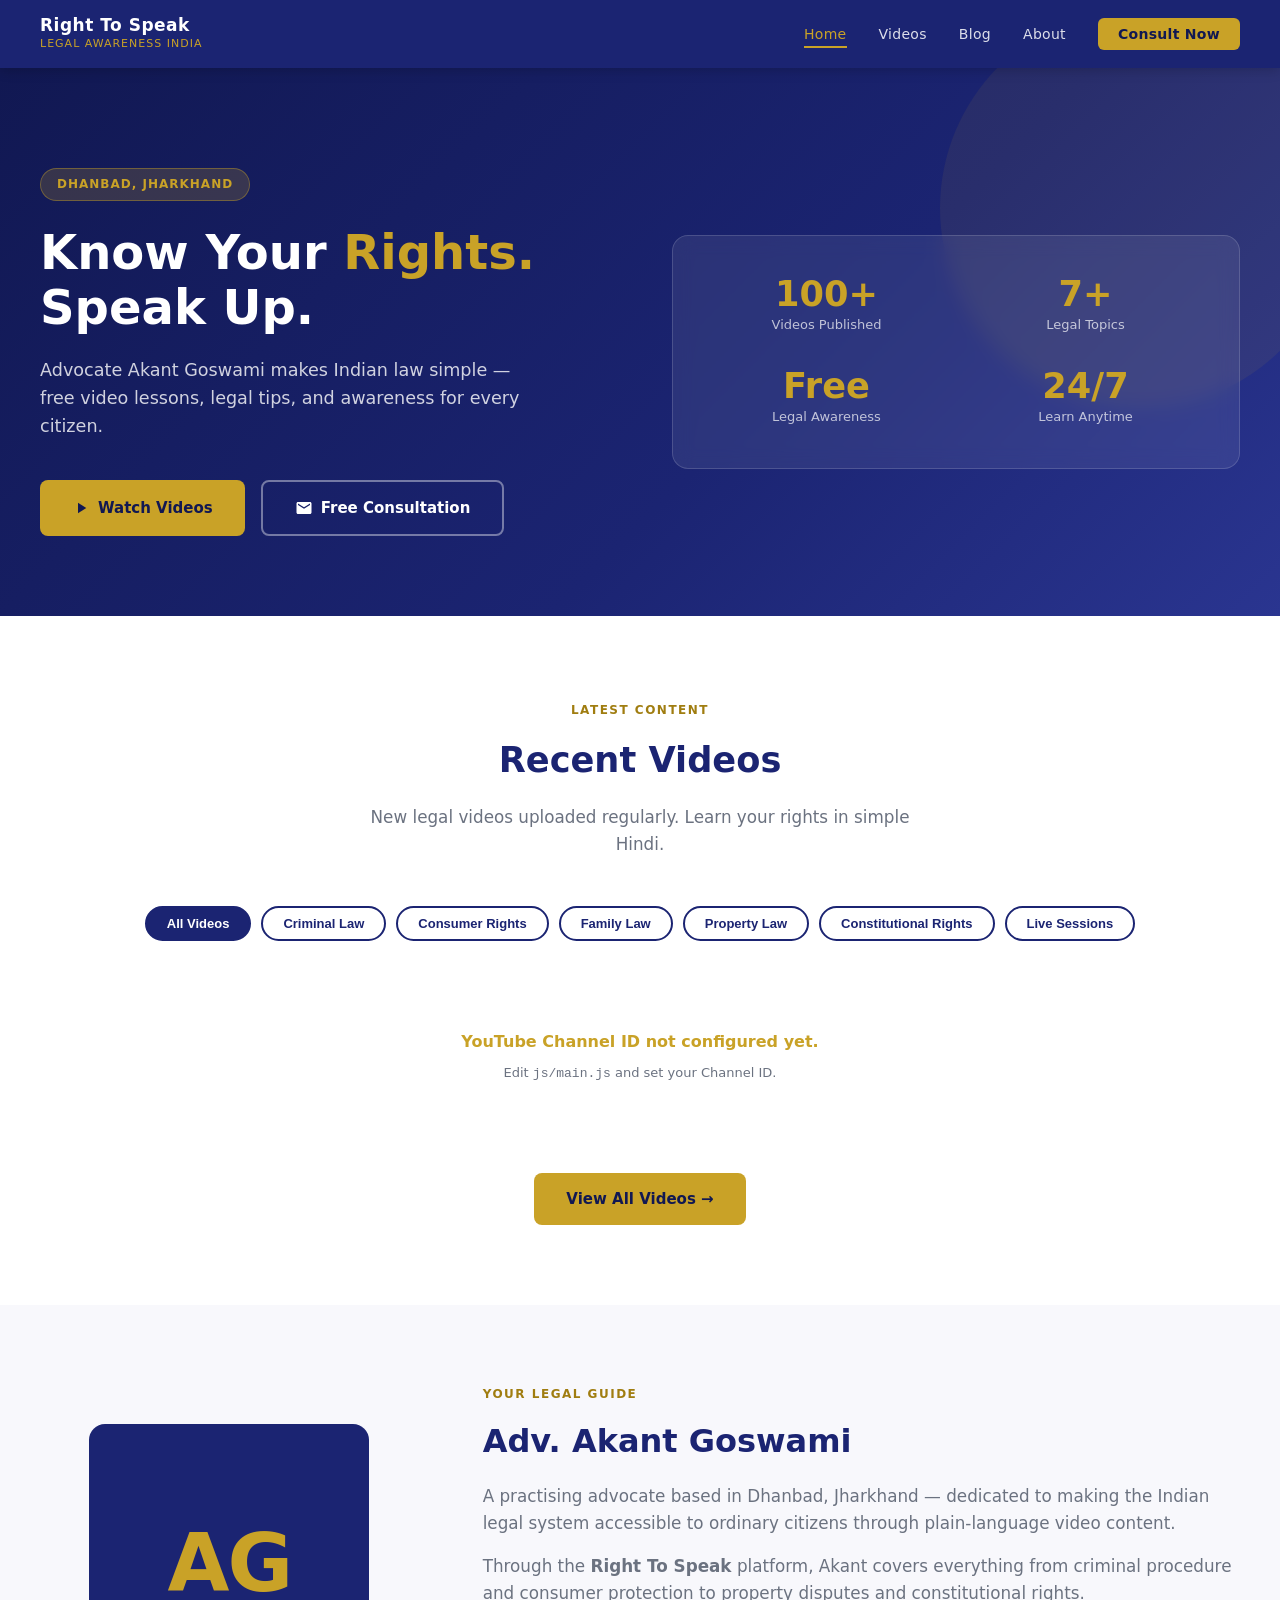
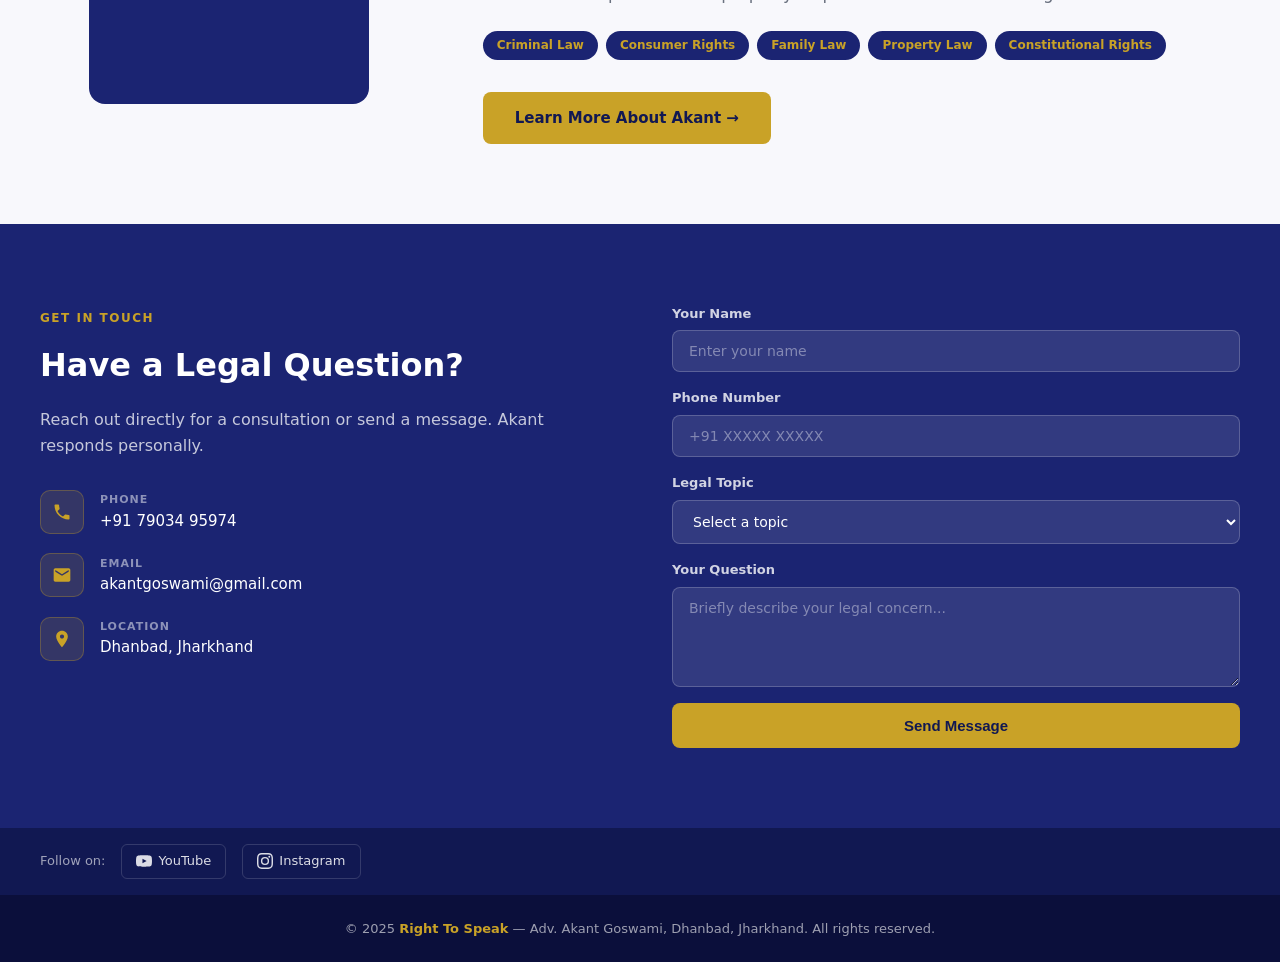
==== index.html @ 6d06691e "FirstCommit" ====
<!DOCTYPE html>
<html lang="en">
<head>
  <meta charset="UTF-8">
  <meta name="viewport" content="width=device-width, initial-scale=1.0">
  <title>Right To Speak — Adv. Akant Goswami | Legal Awareness India</title>
  <meta name="description" content="Legal awareness platform by Advocate Akant Goswami, Dhanbad. Know your rights. Watch free legal videos in Hindi.">
  <link rel="icon" href="assets/logo.png" type="image/png">
  <link rel="stylesheet" href="css/style.css">
</head>
<body>

  <!-- NAV -->
  <nav>
    <div class="nav-inner">
      <a href="index.html" class="nav-logo">
        <img src="assets/logo.png" alt="Right To Speak Logo" onerror="this.style.display='none'">
        <div class="nav-logo-text">
          <span class="brand">Right To Speak</span>
          <span class="tagline">Legal Awareness India</span>
        </div>
      </a>
      <ul class="nav-links">
        <li><a href="index.html" class="active">Home</a></li>
        <li><a href="videos.html">Videos</a></li>
        <li><a href="blog.html">Blog</a></li>
        <li><a href="about.html">About</a></li>
        <li><a href="contact.html" class="nav-cta">Consult Now</a></li>
      </ul>
      <div class="hamburger" aria-label="Menu">
        <span></span><span></span><span></span>
      </div>
    </div>
  </nav>

  <!-- HERO -->
  <section class="hero">
    <div class="hero-inner">
      <div class="hero-text">
        <div class="hero-badge">Dhanbad, Jharkhand</div>
        <h1>Know Your <span>Rights.</span><br>Speak Up.</h1>
        <p>Advocate Akant Goswami makes Indian law simple — free video lessons, legal tips, and awareness for every citizen.</p>
        <div class="hero-buttons">
          <a href="videos.html" class="btn-primary">
            <svg width="18" height="18" viewBox="0 0 24 24" fill="currentColor"><path d="M8 5v14l11-7z"/></svg>
            Watch Videos
          </a>
          <a href="contact.html" class="btn-outline">
            <svg width="18" height="18" viewBox="0 0 24 24" fill="currentColor"><path d="M20 4H4c-1.1 0-2 .9-2 2v12c0 1.1.9 2 2 2h16c1.1 0 2-.9 2-2V6c0-1.1-.9-2-2-2zm0 4l-8 5-8-5V6l8 5 8-5v2z"/></svg>
            Free Consultation
          </a>
        </div>
      </div>
      <div class="hero-stats">
        <div class="stat-item">
          <div class="stat-number">100+</div>
          <div class="stat-label">Videos Published</div>
        </div>
        <div class="stat-item">
          <div class="stat-number">7+</div>
          <div class="stat-label">Legal Topics</div>
        </div>
        <div class="stat-item">
          <div class="stat-number">Free</div>
          <div class="stat-label">Legal Awareness</div>
        </div>
        <div class="stat-item">
          <div class="stat-number">24/7</div>
          <div class="stat-label">Learn Anytime</div>
        </div>
      </div>
    </div>
  </section>

  <!-- LATEST VIDEOS -->
  <section>
    <div class="section-inner">
      <div class="section-header">
        <span class="section-eyebrow">Latest Content</span>
        <h2>Recent Videos</h2>
        <p>New legal videos uploaded regularly. Learn your rights in simple Hindi.</p>
      </div>
      <div id="category-tabs" class="category-tabs"></div>
      <div id="video-grid" class="video-grid"></div>
      <div class="load-more-wrap">
        <a href="videos.html" class="btn-primary" style="display:inline-flex;">View All Videos →</a>
      </div>
    </div>
  </section>

  <!-- ABOUT STRIP -->
  <div class="about-strip">
    <div class="about-inner">
      <div>
        <div class="about-avatar">AG</div>
      </div>
      <div class="about-content">
        <div class="eyebrow">Your Legal Guide</div>
        <h2>Adv. Akant Goswami</h2>
        <p>A practising advocate based in Dhanbad, Jharkhand — dedicated to making the Indian legal system accessible to ordinary citizens through plain-language video content.</p>
        <p>Through the <strong>Right To Speak</strong> platform, Akant covers everything from criminal procedure and consumer protection to property disputes and constitutional rights.</p>
        <div class="about-tags">
          <span class="tag">Criminal Law</span>
          <span class="tag">Consumer Rights</span>
          <span class="tag">Family Law</span>
          <span class="tag">Property Law</span>
          <span class="tag">Constitutional Rights</span>
        </div>
        <a href="about.html" class="btn-primary">Learn More About Akant →</a>
      </div>
    </div>
  </div>

  <!-- CONTACT -->
  <section class="contact-section">
    <div class="contact-inner">
      <div class="contact-info">
        <span class="section-eyebrow">Get In Touch</span>
        <h2>Have a Legal Question?</h2>
        <p>Reach out directly for a consultation or send a message. Akant responds personally.</p>
        <div class="contact-items">
          <div class="contact-item">
            <div class="contact-icon">
              <svg viewBox="0 0 24 24"><path d="M6.6 10.8c1.4 2.8 3.8 5.1 6.6 6.6l2.2-2.2c.3-.3.7-.4 1-.2 1.1.4 2.3.6 3.6.6.6 0 1 .4 1 1V20c0 .6-.4 1-1 1-9.4 0-17-7.6-17-17 0-.6.4-1 1-1h3.5c.6 0 1 .4 1 1 0 1.3.2 2.5.6 3.6.1.3 0 .7-.2 1L6.6 10.8z"/></svg>
            </div>
            <div class="contact-item-text">
              <div class="label">Phone</div>
              <div class="value"><a href="tel:+917903495974" style="color:inherit;">+91 79034 95974</a></div>
            </div>
          </div>
          <div class="contact-item">
            <div class="contact-icon">
              <svg viewBox="0 0 24 24"><path d="M20 4H4c-1.1 0-2 .9-2 2v12c0 1.1.9 2 2 2h16c1.1 0 2-.9 2-2V6c0-1.1-.9-2-2-2zm0 4l-8 5-8-5V6l8 5 8-5v2z"/></svg>
            </div>
            <div class="contact-item-text">
              <div class="label">Email</div>
              <div class="value"><a href="mailto:akantgoswami@gmail.com" style="color:inherit;">akantgoswami@gmail.com</a></div>
            </div>
          </div>
          <div class="contact-item">
            <div class="contact-icon">
              <svg viewBox="0 0 24 24"><path d="M12 2C8.13 2 5 5.13 5 9c0 5.25 7 13 7 13s7-7.75 7-13c0-3.87-3.13-7-7-7zm0 9.5c-1.38 0-2.5-1.12-2.5-2.5s1.12-2.5 2.5-2.5 2.5 1.12 2.5 2.5-1.12 2.5-2.5 2.5z"/></svg>
            </div>
            <div class="contact-item-text">
              <div class="label">Location</div>
              <div class="value">Dhanbad, Jharkhand</div>
            </div>
          </div>
        </div>
      </div>
      <form class="contact-form" id="contact-form">
        <div class="form-group">
          <label for="name">Your Name</label>
          <input type="text" id="name" placeholder="Enter your name" required>
        </div>
        <div class="form-group">
          <label for="phone">Phone Number</label>
          <input type="tel" id="phone" placeholder="+91 XXXXX XXXXX">
        </div>
        <div class="form-group">
          <label for="subject">Legal Topic</label>
          <select id="subject">
            <option value="">Select a topic</option>
            <option>Criminal Law</option>
            <option>Consumer Rights</option>
            <option>Family Law</option>
            <option>Property Dispute</option>
            <option>Constitutional Rights</option>
            <option>Other</option>
          </select>
        </div>
        <div class="form-group">
          <label for="message">Your Question</label>
          <textarea id="message" placeholder="Briefly describe your legal concern..." required></textarea>
        </div>
        <button type="submit" class="btn-submit">Send Message</button>
      </form>
    </div>
  </section>

  <!-- SOCIAL BAR -->
  <div class="social-bar">
    <div class="social-inner">
      <span>Follow on:</span>
      <a href="https://youtube.com/@righttospeak-m8m" target="_blank" class="social-link">
        <svg viewBox="0 0 24 24"><path d="M23.5 6.2a3 3 0 0 0-2.1-2.1C19.5 3.5 12 3.5 12 3.5s-7.5 0-9.4.6A3 3 0 0 0 .5 6.2C0 8.1 0 12 0 12s0 3.9.5 5.8a3 3 0 0 0 2.1 2.1c1.9.6 9.4.6 9.4.6s7.5 0 9.4-.6a3 3 0 0 0 2.1-2.1C24 15.9 24 12 24 12s0-3.9-.5-5.8zM9.7 15.5V8.5l6.3 3.5-6.3 3.5z"/></svg>
        YouTube
      </a>
      <a href="https://www.instagram.com/right_to_speak_india" target="_blank" class="social-link">
        <svg viewBox="0 0 24 24"><path d="M12 2.163c3.204 0 3.584.012 4.85.07 3.252.148 4.771 1.691 4.919 4.919.058 1.265.069 1.645.069 4.849 0 3.205-.012 3.584-.069 4.849-.149 3.225-1.664 4.771-4.919 4.919-1.266.058-1.644.07-4.85.07-3.204 0-3.584-.012-4.849-.07-3.26-.149-4.771-1.699-4.919-4.92-.058-1.265-.07-1.644-.07-4.849 0-3.204.013-3.583.07-4.849.149-3.227 1.664-4.771 4.919-4.919 1.266-.057 1.645-.069 4.849-.069zM12 0C8.741 0 8.333.014 7.053.072 2.695.272.273 2.69.073 7.052.014 8.333 0 8.741 0 12c0 3.259.014 3.668.072 4.948.2 4.358 2.618 6.78 6.98 6.98C8.333 23.986 8.741 24 12 24c3.259 0 3.668-.014 4.948-.072 4.354-.2 6.782-2.618 6.979-6.98.059-1.28.073-1.689.073-4.948 0-3.259-.014-3.667-.072-4.947-.196-4.354-2.617-6.78-6.979-6.98C15.668.014 15.259 0 12 0zm0 5.838a6.162 6.162 0 1 0 0 12.324 6.162 6.162 0 0 0 0-12.324zM12 16a4 4 0 1 1 0-8 4 4 0 0 1 0 8zm6.406-11.845a1.44 1.44 0 1 0 0 2.881 1.44 1.44 0 0 0 0-2.881z"/></svg>
        Instagram
      </a>
    </div>
  </div>

  <!-- FOOTER -->
  <footer>
    <p>&copy; 2025 <strong>Right To Speak</strong> — Adv. Akant Goswami, Dhanbad, Jharkhand. All rights reserved.</p>
  </footer>

  <script src="js/main.js"></script>
</body>
</html>
---- css/style.css ----
:root {
  --navy: #1B2472;
  --navy-dark: #111852;
  --navy-light: #2a3590;
  --gold: #C9A227;
  --gold-light: #e8c250;
  --gold-dark: #a07d10;
  --white: #ffffff;
  --off-white: #f8f8fc;
  --text-dark: #1a1a2e;
  --text-muted: #6b7280;
  --border: #e5e7eb;
  --shadow: 0 4px 24px rgba(27,36,114,0.10);
}

* { margin: 0; padding: 0; box-sizing: border-box; }

body {
  font-family: 'Segoe UI', system-ui, sans-serif;
  color: var(--text-dark);
  background: var(--white);
  line-height: 1.6;
}

a { text-decoration: none; color: inherit; }

/* NAV */
nav {
  background: var(--navy);
  padding: 0 2rem;
  position: sticky;
  top: 0;
  z-index: 100;
  box-shadow: 0 2px 12px rgba(0,0,0,0.2);
}

.nav-inner {
  max-width: 1200px;
  margin: 0 auto;
  display: flex;
  align-items: center;
  justify-content: space-between;
  height: 68px;
}

.nav-logo {
  display: flex;
  align-items: center;
  gap: 12px;
}

.nav-logo img {
  height: 44px;
  width: 44px;
  object-fit: contain;
  border-radius: 50%;
}

.nav-logo-text {
  display: flex;
  flex-direction: column;
}

.nav-logo-text .brand {
  color: var(--white);
  font-size: 17px;
  font-weight: 700;
  letter-spacing: 0.5px;
  line-height: 1.2;
}

.nav-logo-text .tagline {
  color: var(--gold);
  font-size: 11px;
  letter-spacing: 1px;
  text-transform: uppercase;
}

.nav-links {
  display: flex;
  gap: 2rem;
  list-style: none;
}

.nav-links a {
  color: rgba(255,255,255,0.85);
  font-size: 14px;
  font-weight: 500;
  letter-spacing: 0.3px;
  padding: 4px 0;
  border-bottom: 2px solid transparent;
  transition: color 0.2s, border-color 0.2s;
}

.nav-links a:hover,
.nav-links a.active {
  color: var(--gold);
  border-bottom-color: var(--gold);
}

.nav-cta {
  background: var(--gold);
  color: var(--navy-dark) !important;
  padding: 8px 20px !important;
  border-radius: 6px;
  font-weight: 600 !important;
  border-bottom: none !important;
  transition: background 0.2s !important;
}

.nav-cta:hover { background: var(--gold-light) !important; }

.hamburger {
  display: none;
  flex-direction: column;
  gap: 5px;
  cursor: pointer;
  padding: 4px;
}

.hamburger span {
  width: 24px;
  height: 2px;
  background: var(--white);
  border-radius: 2px;
  transition: 0.3s;
}

/* HERO */
.hero {
  background: linear-gradient(135deg, var(--navy-dark) 0%, var(--navy) 60%, var(--navy-light) 100%);
  color: var(--white);
  padding: 100px 2rem 80px;
  position: relative;
  overflow: hidden;
}

.hero::before {
  content: '';
  position: absolute;
  top: -60px; right: -60px;
  width: 400px; height: 400px;
  border-radius: 50%;
  background: rgba(201,162,39,0.08);
  pointer-events: none;
}

.hero-inner {
  max-width: 1200px;
  margin: 0 auto;
  display: grid;
  grid-template-columns: 1fr 1fr;
  gap: 4rem;
  align-items: center;
}

.hero-badge {
  display: inline-block;
  background: rgba(201,162,39,0.2);
  color: var(--gold);
  border: 1px solid rgba(201,162,39,0.4);
  padding: 6px 16px;
  border-radius: 20px;
  font-size: 12px;
  font-weight: 600;
  letter-spacing: 1px;
  text-transform: uppercase;
  margin-bottom: 1.5rem;
}

.hero h1 {
  font-size: 3rem;
  font-weight: 800;
  line-height: 1.15;
  margin-bottom: 1.25rem;
}

.hero h1 span { color: var(--gold); }

.hero p {
  font-size: 1.1rem;
  color: rgba(255,255,255,0.8);
  margin-bottom: 2.5rem;
  max-width: 480px;
}

.hero-buttons {
  display: flex;
  gap: 1rem;
  flex-wrap: wrap;
}

.btn-primary {
  background: var(--gold);
  color: var(--navy-dark);
  padding: 14px 32px;
  border-radius: 8px;
  font-weight: 700;
  font-size: 15px;
  transition: background 0.2s, transform 0.1s;
  display: inline-flex;
  align-items: center;
  gap: 8px;
}

.btn-primary:hover { background: var(--gold-light); transform: translateY(-1px); }

.btn-outline {
  background: transparent;
  color: var(--white);
  padding: 14px 32px;
  border-radius: 8px;
  font-weight: 600;
  font-size: 15px;
  border: 2px solid rgba(255,255,255,0.4);
  transition: border-color 0.2s, transform 0.1s;
  display: inline-flex;
  align-items: center;
  gap: 8px;
}

.btn-outline:hover { border-color: var(--white); transform: translateY(-1px); }

.hero-stats {
  background: rgba(255,255,255,0.08);
  border: 1px solid rgba(255,255,255,0.15);
  border-radius: 16px;
  padding: 2.5rem;
  display: grid;
  grid-template-columns: 1fr 1fr;
  gap: 2rem;
  backdrop-filter: blur(10px);
}

.stat-item { text-align: center; }

.stat-number {
  font-size: 2.2rem;
  font-weight: 800;
  color: var(--gold);
  line-height: 1;
  margin-bottom: 4px;
}

.stat-label {
  font-size: 13px;
  color: rgba(255,255,255,0.7);
  font-weight: 500;
}

/* SECTIONS */
section { padding: 80px 2rem; }

.section-inner { max-width: 1200px; margin: 0 auto; }

.section-header {
  text-align: center;
  margin-bottom: 3rem;
}

.section-eyebrow {
  display: inline-block;
  color: var(--gold-dark);
  font-size: 12px;
  font-weight: 700;
  letter-spacing: 1.5px;
  text-transform: uppercase;
  margin-bottom: 0.75rem;
}

.section-header h2 {
  font-size: 2.2rem;
  font-weight: 800;
  color: var(--navy);
  margin-bottom: 1rem;
}

.section-header p {
  font-size: 1.05rem;
  color: var(--text-muted);
  max-width: 560px;
  margin: 0 auto;
}

/* CATEGORIES */
.category-tabs {
  display: flex;
  gap: 10px;
  flex-wrap: wrap;
  justify-content: center;
  margin-bottom: 2.5rem;
}

.cat-btn {
  padding: 8px 20px;
  border-radius: 24px;
  font-size: 13px;
  font-weight: 600;
  cursor: pointer;
  border: 2px solid var(--navy);
  background: transparent;
  color: var(--navy);
  transition: all 0.2s;
}

.cat-btn:hover,
.cat-btn.active {
  background: var(--navy);
  color: var(--white);
}

/* VIDEO GRID */
.video-grid {
  display: grid;
  grid-template-columns: repeat(auto-fill, minmax(300px, 1fr));
  gap: 1.5rem;
}

.video-card {
  background: var(--white);
  border-radius: 12px;
  overflow: hidden;
  border: 1px solid var(--border);
  transition: box-shadow 0.2s, transform 0.2s;
}

.video-card:hover {
  box-shadow: var(--shadow);
  transform: translateY(-3px);
}

.video-thumb {
  position: relative;
  padding-bottom: 56.25%;
  background: var(--navy);
  overflow: hidden;
}

.video-thumb img {
  position: absolute;
  top: 0; left: 0;
  width: 100%; height: 100%;
  object-fit: cover;
}

.play-btn {
  position: absolute;
  top: 50%; left: 50%;
  transform: translate(-50%, -50%);
  width: 52px; height: 52px;
  background: rgba(201,162,39,0.92);
  border-radius: 50%;
  display: flex;
  align-items: center;
  justify-content: center;
  transition: background 0.2s, transform 0.2s;
}

.video-card:hover .play-btn {
  background: var(--gold);
  transform: translate(-50%, -50%) scale(1.1);
}

.play-btn svg { width: 20px; height: 20px; fill: var(--navy-dark); margin-left: 3px; }

.video-cat-badge {
  position: absolute;
  bottom: 10px; left: 10px;
  background: var(--navy);
  color: var(--gold);
  font-size: 11px;
  font-weight: 700;
  padding: 3px 10px;
  border-radius: 12px;
  letter-spacing: 0.5px;
}

.video-info { padding: 1rem 1.1rem 1.2rem; }

.video-title {
  font-size: 14px;
  font-weight: 600;
  color: var(--text-dark);
  margin-bottom: 6px;
  line-height: 1.4;
  display: -webkit-box;
  -webkit-line-clamp: 2;
  -webkit-box-orient: vertical;
  overflow: hidden;
}

.video-date {
  font-size: 12px;
  color: var(--text-muted);
}

.video-loading {
  grid-column: 1/-1;
  text-align: center;
  padding: 3rem;
  color: var(--text-muted);
}

.spinner {
  width: 36px; height: 36px;
  border: 3px solid var(--border);
  border-top-color: var(--navy);
  border-radius: 50%;
  animation: spin 0.8s linear infinite;
  margin: 0 auto 1rem;
}

@keyframes spin { to { transform: rotate(360deg); } }

.load-more-wrap { text-align: center; margin-top: 2.5rem; }

/* ABOUT STRIP */
.about-strip {
  background: var(--off-white);
  padding: 80px 2rem;
}

.about-inner {
  max-width: 1200px;
  margin: 0 auto;
  display: grid;
  grid-template-columns: 1fr 2fr;
  gap: 4rem;
  align-items: center;
}

.about-avatar {
  width: 100%;
  max-width: 280px;
  aspect-ratio: 1;
  border-radius: 16px;
  background: var(--navy);
  display: flex;
  align-items: center;
  justify-content: center;
  font-size: 80px;
  font-weight: 800;
  color: var(--gold);
  letter-spacing: -2px;
  margin: 0 auto;
}

.about-content .eyebrow {
  color: var(--gold-dark);
  font-size: 12px;
  font-weight: 700;
  letter-spacing: 1.5px;
  text-transform: uppercase;
  margin-bottom: 0.75rem;
}

.about-content h2 {
  font-size: 2rem;
  font-weight: 800;
  color: var(--navy);
  margin-bottom: 1rem;
}

.about-content p {
  color: var(--text-muted);
  margin-bottom: 1rem;
  font-size: 1.05rem;
}

.about-tags {
  display: flex;
  flex-wrap: wrap;
  gap: 8px;
  margin: 1.5rem 0 2rem;
}

.tag {
  background: var(--navy);
  color: var(--gold);
  padding: 5px 14px;
  border-radius: 20px;
  font-size: 12px;
  font-weight: 600;
}

/* CONTACT */
.contact-section { background: var(--navy); color: var(--white); padding: 80px 2rem; }

.contact-inner {
  max-width: 1200px;
  margin: 0 auto;
  display: grid;
  grid-template-columns: 1fr 1fr;
  gap: 4rem;
  align-items: start;
}

.contact-info .section-eyebrow { color: var(--gold); }
.contact-info h2 { font-size: 2rem; font-weight: 800; color: var(--white); margin-bottom: 1rem; }
.contact-info p { color: rgba(255,255,255,0.75); margin-bottom: 2rem; }

.contact-items { display: flex; flex-direction: column; gap: 1.2rem; }

.contact-item {
  display: flex;
  align-items: center;
  gap: 1rem;
}

.contact-icon {
  width: 44px; height: 44px;
  background: rgba(201,162,39,0.15);
  border: 1px solid rgba(201,162,39,0.3);
  border-radius: 10px;
  display: flex;
  align-items: center;
  justify-content: center;
  flex-shrink: 0;
}

.contact-icon svg { width: 20px; height: 20px; fill: var(--gold); }

.contact-item-text .label {
  font-size: 11px;
  font-weight: 600;
  color: rgba(255,255,255,0.5);
  text-transform: uppercase;
  letter-spacing: 1px;
}

.contact-item-text .value {
  font-size: 15px;
  color: var(--white);
  font-weight: 500;
}

.contact-form { display: flex; flex-direction: column; gap: 1rem; }

.form-group { display: flex; flex-direction: column; gap: 6px; }

.form-group label {
  font-size: 13px;
  font-weight: 600;
  color: rgba(255,255,255,0.8);
}

.form-group input,
.form-group textarea,
.form-group select {
  background: rgba(255,255,255,0.1);
  border: 1px solid rgba(255,255,255,0.2);
  border-radius: 8px;
  padding: 12px 16px;
  color: var(--white);
  font-size: 14px;
  font-family: inherit;
  transition: border-color 0.2s;
  outline: none;
}

.form-group input::placeholder,
.form-group textarea::placeholder { color: rgba(255,255,255,0.4); }

.form-group input:focus,
.form-group textarea:focus,
.form-group select:focus { border-color: var(--gold); }

.form-group select option { background: var(--navy-dark); color: var(--white); }

.form-group textarea { resize: vertical; min-height: 100px; }

.btn-submit {
  background: var(--gold);
  color: var(--navy-dark);
  border: none;
  padding: 14px;
  border-radius: 8px;
  font-weight: 700;
  font-size: 15px;
  cursor: pointer;
  transition: background 0.2s;
}

.btn-submit:hover { background: var(--gold-light); }

/* SOCIAL */
.social-bar {
  background: var(--navy-dark);
  padding: 1rem 2rem;
}

.social-inner {
  max-width: 1200px;
  margin: 0 auto;
  display: flex;
  align-items: center;
  gap: 1rem;
}

.social-inner span { color: rgba(255,255,255,0.6); font-size: 13px; }

.social-link {
  display: flex;
  align-items: center;
  gap: 6px;
  color: rgba(255,255,255,0.85);
  font-size: 13px;
  font-weight: 500;
  padding: 6px 14px;
  border-radius: 6px;
  border: 1px solid rgba(255,255,255,0.15);
  transition: border-color 0.2s, color 0.2s;
}

.social-link:hover { border-color: var(--gold); color: var(--gold); }

.social-link svg { width: 16px; height: 16px; fill: currentColor; }

/* FOOTER */
footer {
  background: #0b0f3b;
  color: rgba(255,255,255,0.6);
  text-align: center;
  padding: 1.5rem 2rem;
  font-size: 13px;
}

footer strong { color: var(--gold); }

/* PAGE HERO (inner pages) */
.page-hero {
  background: var(--navy);
  color: var(--white);
  padding: 60px 2rem;
  text-align: center;
}

.page-hero h1 { font-size: 2.5rem; font-weight: 800; margin-bottom: 0.5rem; }
.page-hero p { color: rgba(255,255,255,0.75); font-size: 1.05rem; }

/* RESPONSIVE */
@media (max-width: 768px) {
  .nav-links { display: none; flex-direction: column; position: absolute; top: 68px; left: 0; right: 0; background: var(--navy-dark); padding: 1rem 2rem; gap: 0; }
  .nav-links.open { display: flex; }
  .nav-links li { border-bottom: 1px solid rgba(255,255,255,0.1); }
  .nav-links a { display: block; padding: 12px 0; }
  .nav-cta { display: none; }
  .hamburger { display: flex; }
  nav { position: relative; }

  .hero-inner { grid-template-columns: 1fr; gap: 2rem; }
  .hero { padding: 60px 1.5rem 50px; }
  .hero h1 { font-size: 2rem; }
  .hero-stats { grid-template-columns: 1fr 1fr; }

  .about-inner { grid-template-columns: 1fr; }
  .contact-inner { grid-template-columns: 1fr; }

  .section-header h2 { font-size: 1.7rem; }
  section { padding: 60px 1.5rem; }
}
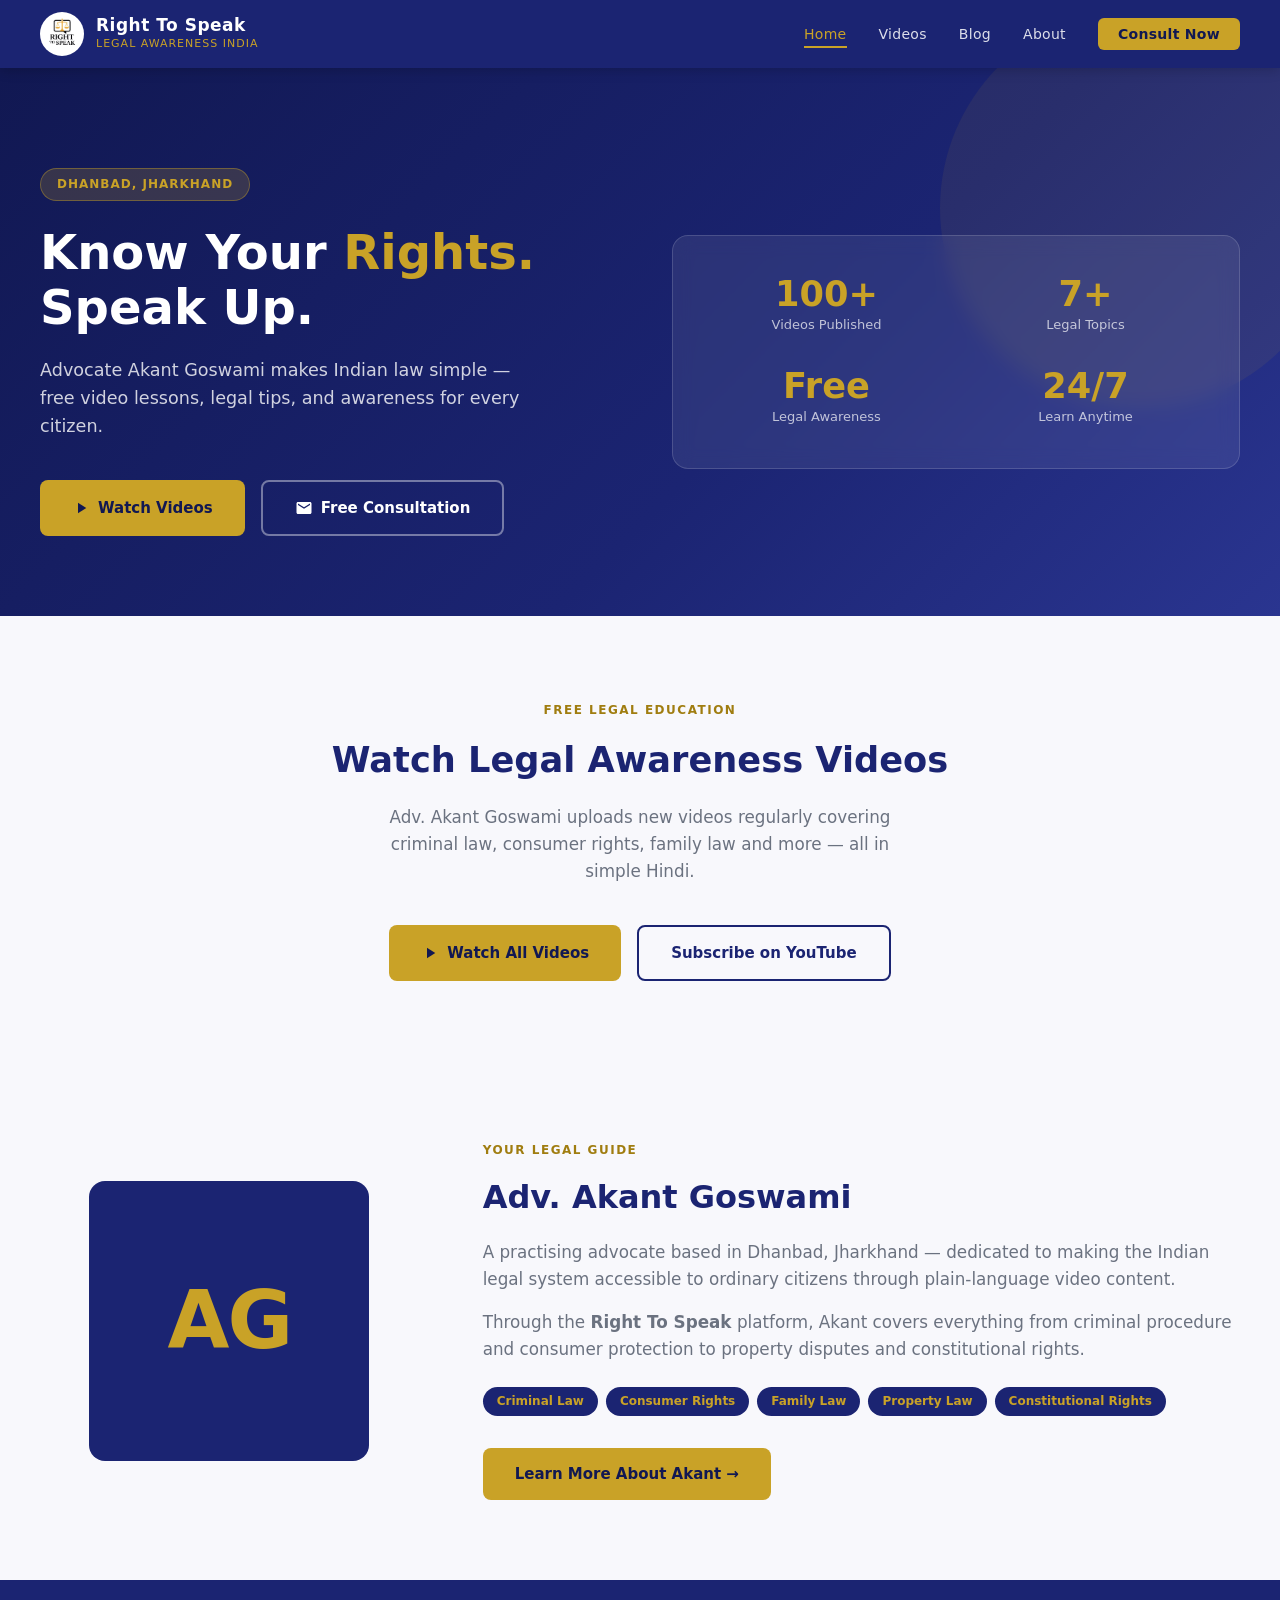
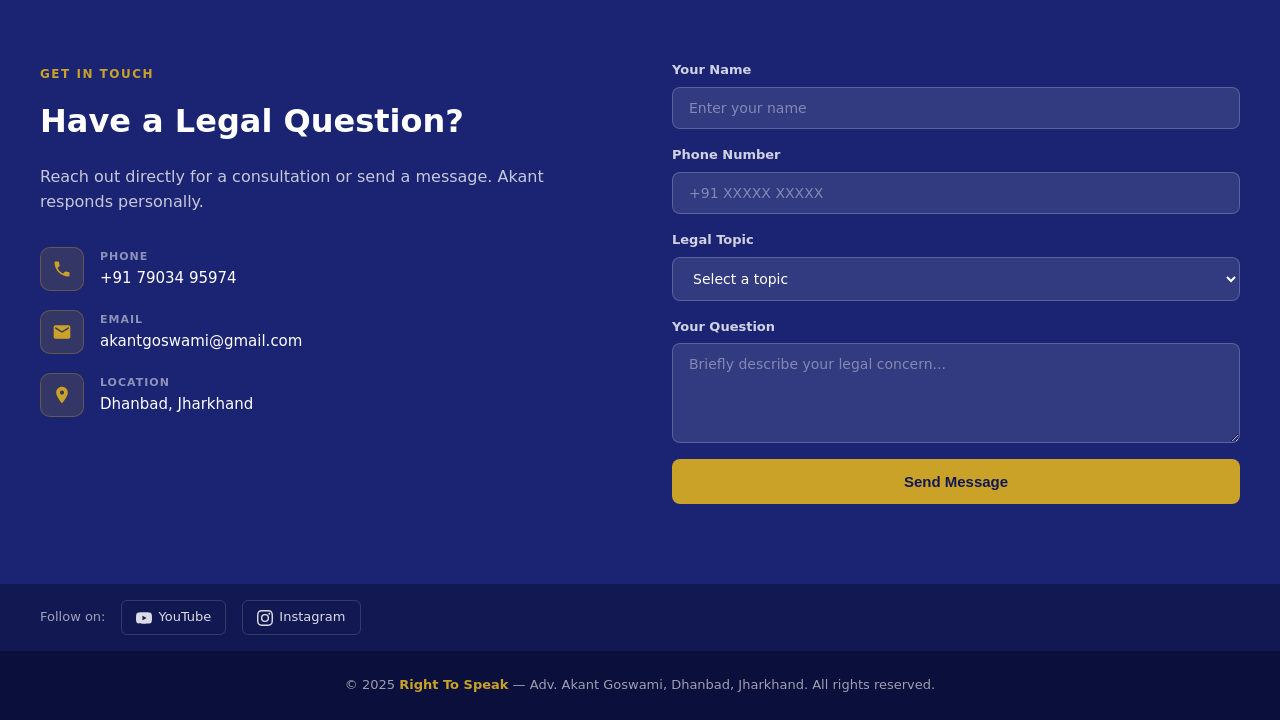
==== commit e764dbf9: "Update index.html" ====
--- a/index.html
+++ b/index.html
@@ -72,18 +72,18 @@
     </div>
   </section>
 
-  <!-- LATEST VIDEOS -->
-  <section>
-    <div class="section-inner">
-      <div class="section-header">
-        <span class="section-eyebrow">Latest Content</span>
-        <h2>Recent Videos</h2>
-        <p>New legal videos uploaded regularly. Learn your rights in simple Hindi.</p>
-      </div>
-      <div id="category-tabs" class="category-tabs"></div>
-      <div id="video-grid" class="video-grid"></div>
-      <div class="load-more-wrap">
-        <a href="videos.html" class="btn-primary" style="display:inline-flex;">View All Videos →</a>
+  <!-- VIDEOS TEASER -->
+  <section style="background:var(--off-white);">
+    <div class="section-inner" style="text-align:center;">
+      <span class="section-eyebrow">Free Legal Education</span>
+      <h2 style="color:var(--navy);font-size:2.2rem;font-weight:800;margin-bottom:1rem;">Watch Legal Awareness Videos</h2>
+      <p style="color:var(--text-muted);max-width:520px;margin:0 auto 2.5rem;font-size:1.05rem;">Adv. Akant Goswami uploads new videos regularly covering criminal law, consumer rights, family law and more — all in simple Hindi.</p>
+      <div style="display:flex;gap:1rem;justify-content:center;flex-wrap:wrap;">
+        <a href="videos.html" class="btn-primary">
+          <svg width="18" height="18" viewBox="0 0 24 24" fill="currentColor"><path d="M8 5v14l11-7z"/></svg>
+          Watch All Videos
+        </a>
+        <a href="https://youtube.com/@righttospeak-m8m" target="_blank" class="btn-outline" style="border-color:var(--navy);color:var(--navy);">Subscribe on YouTube</a>
       </div>
     </div>
   </section>
@@ -198,6 +198,5 @@
     <p>&copy; 2025 <strong>Right To Speak</strong> — Adv. Akant Goswami, Dhanbad, Jharkhand. All rights reserved.</p>
   </footer>
 
-  <script src="js/main.js"></script>
 </body>
 </html>
